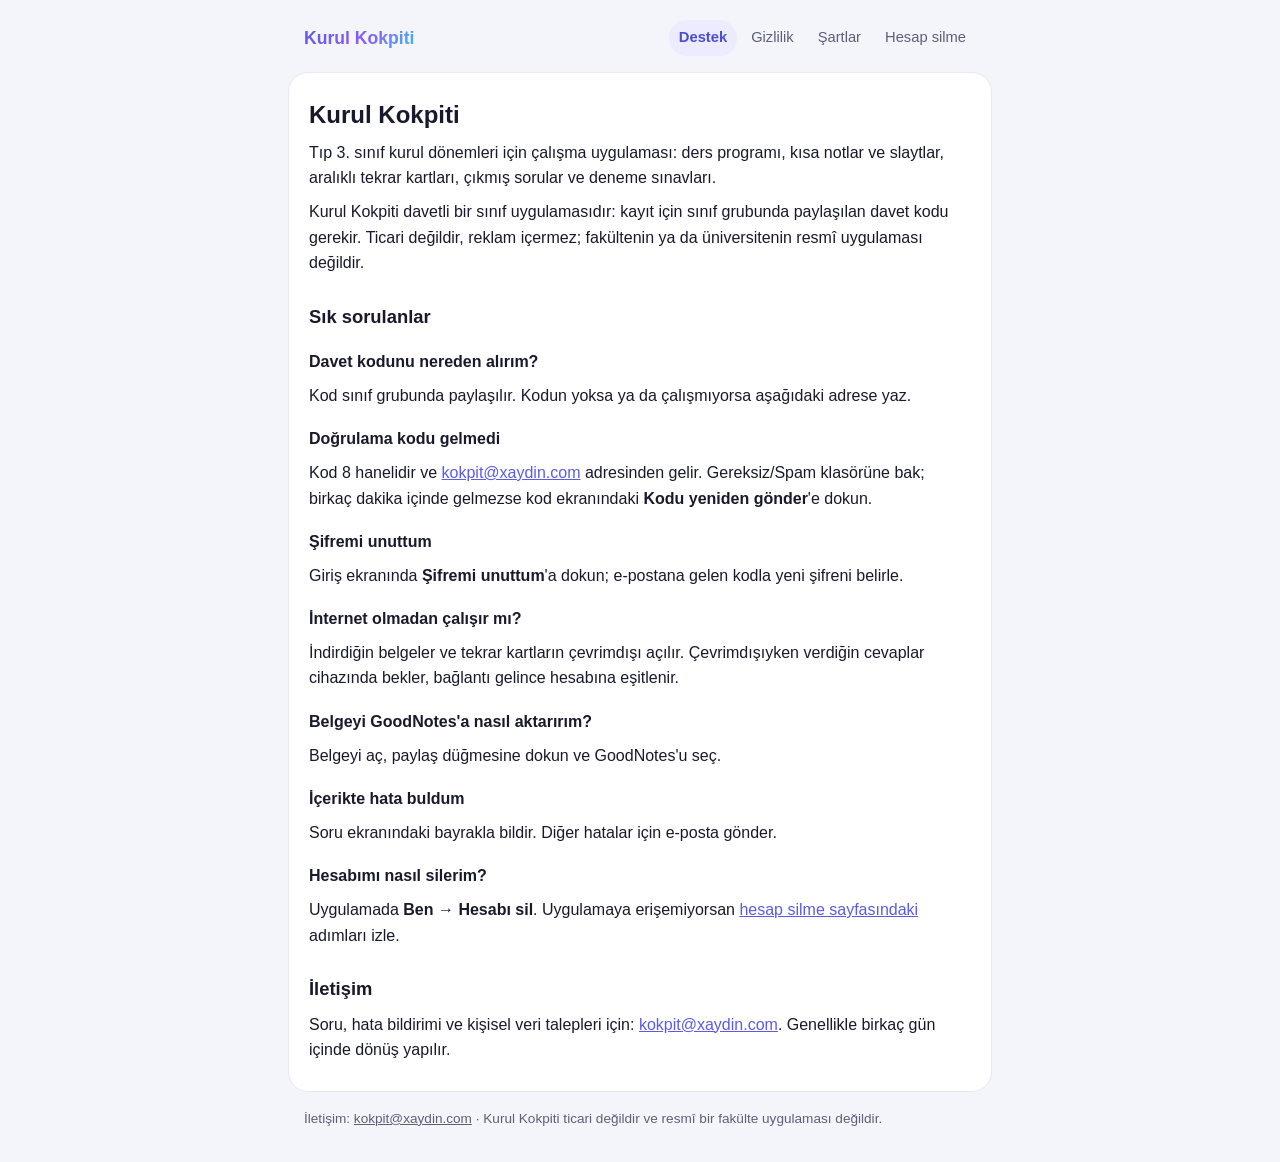
==== index.html @ f7574e38 "Sayfalar 2026-10-10 (Kurul-Kokpiti-Uygulama 4cf7447)" ====
<!doctype html>
<html lang="tr">
<head>
<meta charset="utf-8">
<meta name="viewport" content="width=device-width, initial-scale=1">
<meta name="robots" content="noindex">
<meta http-equiv="Content-Security-Policy" content="default-src 'none'; style-src 'self'; img-src 'self'; base-uri 'none'; form-action 'none'">
<meta name="referrer" content="no-referrer">
<title>Destek · Kurul Kokpiti</title>
<link rel="stylesheet" href="/stil.css">
</head>
<body>
<header><a class="marka" href="/">Kurul Kokpiti</a><nav><a href="/" aria-current="page">Destek</a><a href="/gizlilik/">Gizlilik</a><a href="/sartlar/">Şartlar</a><a href="/hesap-silme/">Hesap silme</a></nav></header>
<main>
<h1>Kurul Kokpiti</h1>
<p>Tıp 3. sınıf kurul dönemleri için çalışma uygulaması: ders programı, kısa notlar ve slaytlar, aralıklı tekrar kartları, çıkmış sorular ve deneme sınavları.</p>
<p>Kurul Kokpiti davetli bir sınıf uygulamasıdır: kayıt için sınıf grubunda paylaşılan davet kodu gerekir. Ticari değildir, reklam içermez; fakültenin ya da üniversitenin resmî uygulaması değildir.</p>
<h2>Sık sorulanlar</h2>
<h3>Davet kodunu nereden alırım?</h3>
<p>Kod sınıf grubunda paylaşılır. Kodun yoksa ya da çalışmıyorsa aşağıdaki adrese yaz.</p>
<h3>Doğrulama kodu gelmedi</h3>
<p>Kod 8 hanelidir ve <a href="mailto:kokpit@xaydin.com">kokpit@xaydin.com</a> adresinden gelir. Gereksiz/Spam klasörüne bak; birkaç dakika içinde gelmezse kod ekranındaki <strong>Kodu yeniden gönder</strong>'e dokun.</p>
<h3>Şifremi unuttum</h3>
<p>Giriş ekranında <strong>Şifremi unuttum</strong>'a dokun; e-postana gelen kodla yeni şifreni belirle.</p>
<h3>İnternet olmadan çalışır mı?</h3>
<p>İndirdiğin belgeler ve tekrar kartların çevrimdışı açılır. Çevrimdışıyken verdiğin cevaplar cihazında bekler, bağlantı gelince hesabına eşitlenir.</p>
<h3>Belgeyi GoodNotes'a nasıl aktarırım?</h3>
<p>Belgeyi aç, paylaş düğmesine dokun ve GoodNotes'u seç.</p>
<h3>İçerikte hata buldum</h3>
<p>Soru ekranındaki bayrakla bildir. Diğer hatalar için e-posta gönder.</p>
<h3>Hesabımı nasıl silerim?</h3>
<p>Uygulamada <strong>Ben → Hesabı sil</strong>. Uygulamaya erişemiyorsan <a href="/hesap-silme/">hesap silme sayfasındaki</a> adımları izle.</p>
<h2>İletişim</h2>
<p>Soru, hata bildirimi ve kişisel veri talepleri için: <a href="mailto:kokpit@xaydin.com">kokpit@xaydin.com</a>. Genellikle birkaç gün içinde dönüş yapılır.</p>
</main>
<footer>İletişim: <a href="mailto:kokpit@xaydin.com">kokpit@xaydin.com</a> · Kurul Kokpiti ticari değildir ve resmî bir fakülte uygulaması değildir.</footer>
</body>
</html>
---- stil.css ----
/* Kurul Kokpiti web sayfaları — renkler app/src/tema/tokens.ts ile aynı (açık/koyu). Dış yazı tipi yok (gizlilik). */
:root {
  --bg: #f4f5fb; --surface: #ffffff; --line: #e6e8f2;
  --ink: #171a2b; --ink2: #5b6078; --primary: #5a5ce6; --primary-ink: #4b4dd1; --primary-soft: #ecebff;
  --cue-soft: #fdecec; --cue-ink: #b7373c;
  color-scheme: light dark;
}
@media (prefers-color-scheme: dark) {
  :root {
    --bg: #0e1018; --surface: #171a26; --line: #2a2f42;
    --ink: #eef0f8; --ink2: #aeb3c8; --primary: #8b8df7; --primary-ink: #c7c8ff; --primary-soft: #26295a;
    --cue-soft: #3b1d22; --cue-ink: #fca5a5;
  }
}
* { box-sizing: border-box; }
html { -webkit-text-size-adjust: 100%; }
body {
  margin: 0; background: var(--bg); color: var(--ink);
  font: 16px/1.6 -apple-system, BlinkMacSystemFont, "Segoe UI", Roboto, "Helvetica Neue", Arial, sans-serif;
}
header, main, footer { max-width: 44rem; margin: 0 auto; padding: 0 16px; }
header { display: flex; flex-wrap: wrap; align-items: center; justify-content: space-between; gap: 8px 16px; padding-top: 20px; padding-bottom: 12px; }
.marka {
  font-weight: 800; font-size: 1.1rem; text-decoration: none;
  background: linear-gradient(135deg, #5a5ce6, #8b5cf6 55%, #38bdf8); -webkit-background-clip: text; background-clip: text; color: transparent;
}
nav { display: flex; flex-wrap: wrap; gap: 4px; }
nav a { padding: 6px 10px; border-radius: 999px; color: var(--ink2); text-decoration: none; font-size: 0.92rem; }
nav a[aria-current="page"] { background: var(--primary-soft); color: var(--primary-ink); font-weight: 600; }
main { background: var(--surface); border: 1px solid var(--line); border-radius: 20px; padding: 8px 20px 20px; margin-top: 4px; overflow-wrap: anywhere; }
h1 { font-size: 1.5rem; line-height: 1.3; margin: 18px 0 10px; }
h2 { font-size: 1.15rem; margin: 26px 0 6px; }
h3 { font-size: 1rem; margin: 18px 0 2px; }
p, ul, ol { margin: 8px 0; }
ul, ol { padding-left: 1.3rem; }
li { margin: 4px 0; }
a { color: var(--primary); }
code { font-size: 0.9em; background: var(--primary-soft); padding: 1px 5px; border-radius: 6px; }
.taslak { background: var(--cue-soft); color: var(--cue-ink); padding: 8px 12px; border-radius: 12px; font-weight: 700; }
footer { color: var(--ink2); font-size: 0.85rem; padding-top: 16px; padding-bottom: 32px; }
footer a { color: inherit; }
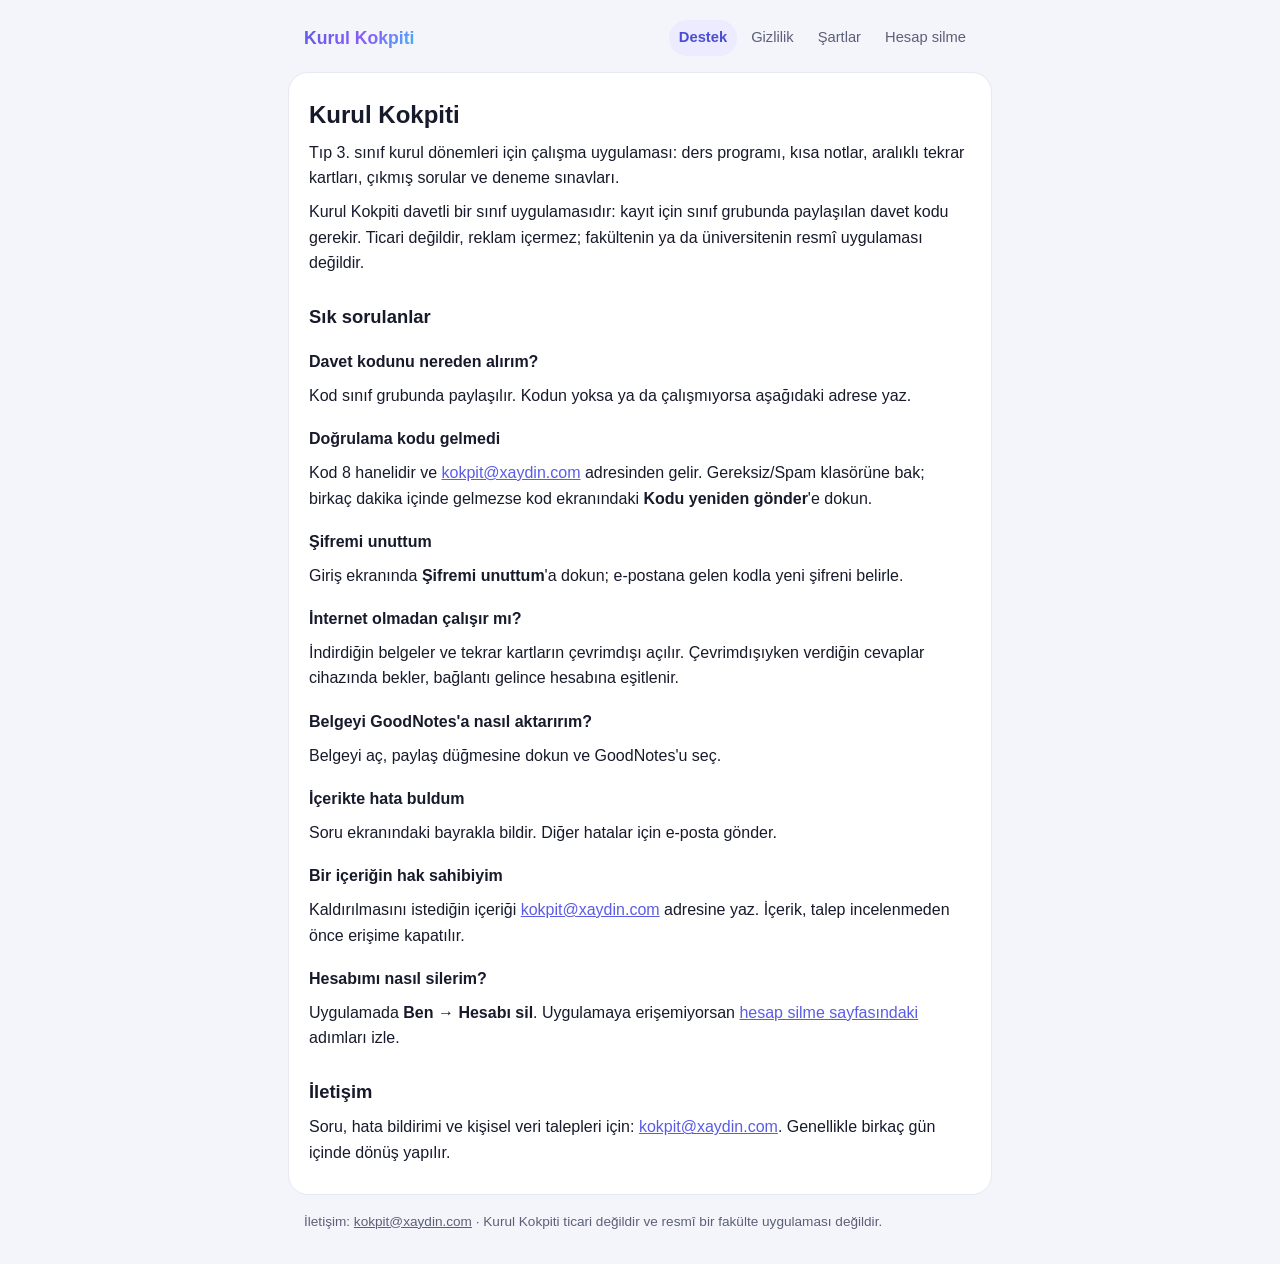
==== commit 7dd277d6: "Sayfalar 2026-10-12 (Kurul-Kokpiti-Uygulama 21fcb83)" ====
--- a/index.html
+++ b/index.html
@@ -13,7 +13,7 @@
 <header><a class="marka" href="/">Kurul Kokpiti</a><nav><a href="/" aria-current="page">Destek</a><a href="/gizlilik/">Gizlilik</a><a href="/sartlar/">Şartlar</a><a href="/hesap-silme/">Hesap silme</a></nav></header>
 <main>
 <h1>Kurul Kokpiti</h1>
-<p>Tıp 3. sınıf kurul dönemleri için çalışma uygulaması: ders programı, kısa notlar ve slaytlar, aralıklı tekrar kartları, çıkmış sorular ve deneme sınavları.</p>
+<p>Tıp 3. sınıf kurul dönemleri için çalışma uygulaması: ders programı, kısa notlar, aralıklı tekrar kartları, çıkmış sorular ve deneme sınavları.</p>
 <p>Kurul Kokpiti davetli bir sınıf uygulamasıdır: kayıt için sınıf grubunda paylaşılan davet kodu gerekir. Ticari değildir, reklam içermez; fakültenin ya da üniversitenin resmî uygulaması değildir.</p>
 <h2>Sık sorulanlar</h2>
 <h3>Davet kodunu nereden alırım?</h3>
@@ -28,6 +28,8 @@
 <p>Belgeyi aç, paylaş düğmesine dokun ve GoodNotes'u seç.</p>
 <h3>İçerikte hata buldum</h3>
 <p>Soru ekranındaki bayrakla bildir. Diğer hatalar için e-posta gönder.</p>
+<h3>Bir içeriğin hak sahibiyim</h3>
+<p>Kaldırılmasını istediğin içeriği <a href="mailto:kokpit@xaydin.com">kokpit@xaydin.com</a> adresine yaz. İçerik, talep incelenmeden önce erişime kapatılır.</p>
 <h3>Hesabımı nasıl silerim?</h3>
 <p>Uygulamada <strong>Ben → Hesabı sil</strong>. Uygulamaya erişemiyorsan <a href="/hesap-silme/">hesap silme sayfasındaki</a> adımları izle.</p>
 <h2>İletişim</h2>
